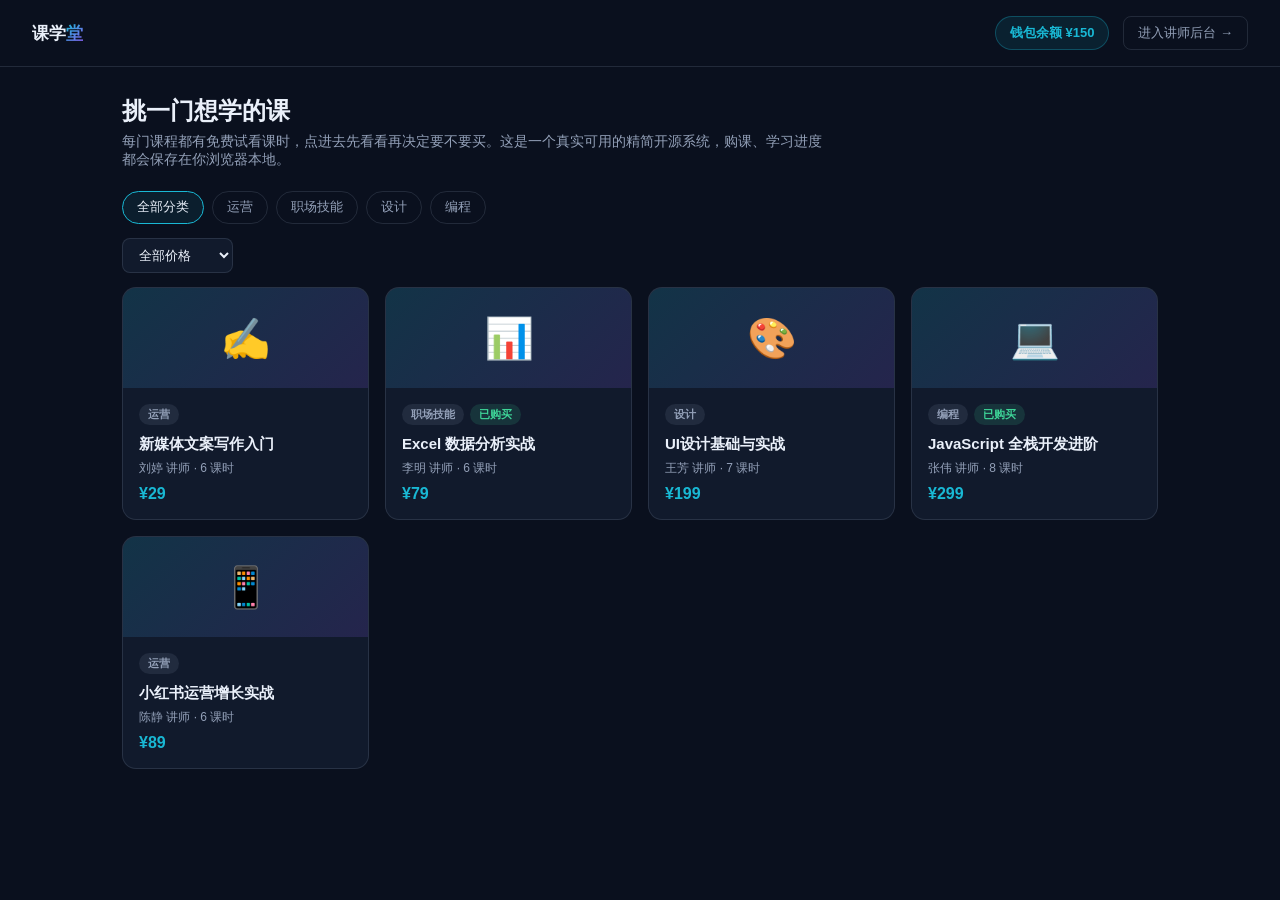
==== index.html @ 9e2921f7 "Initial commit: functional paid-course platform with purchase/progress tracking (frontend + admin)" ====
<!DOCTYPE html>
<html lang="zh-CN">
<head>
<meta charset="UTF-8">
<meta name="viewport" content="width=device-width, initial-scale=1.0">
<title>知识付费课程平台（精简开源版）</title>
<meta name="description" content="免费开源的知识付费课程平台精简版：课程浏览与筛选、免费试看、在线购课、学习进度跟踪，后台课程与课时管理，真实增删改查功能，纯前端+localStorage实现，可作为学习或二次开发起点。">
<link rel="stylesheet" href="style.css">
</head>
<body>
  <header class="topbar">
    <div class="brand">课学<span class="accent">堂</span></div>
    <div class="topbar-right">
      <span class="balance-badge" id="balanceBadge">钱包余额 ¥0</span>
      <a href="admin.html" class="nav-link">进入讲师后台 →</a>
    </div>
  </header>

  <main class="container view active" id="view-catalog">
    <div class="page-head">
      <h1>挑一门想学的课</h1>
      <p>每门课程都有免费试看课时，点进去先看看再决定要不要买。这是一个真实可用的精简开源系统，购课、学习进度都会保存在你浏览器本地。</p>
    </div>
    <div class="filter-row" id="categoryFilters"></div>
    <div class="filter-row">
      <select id="priceFilter" class="filter-select">
        <option value="all">全部价格</option>
        <option value="low">¥50 及以下</option>
        <option value="mid">¥50 - ¥150</option>
        <option value="high">¥150 以上</option>
      </select>
    </div>
    <div id="courseGrid" class="course-grid"></div>
  </main>

  <main class="container view" id="view-detail"></main>

  <script src="data.js"></script>
  <script src="script.js"></script>
</body>
</html>
---- style.css ----
:root{--ink:#0A101E;--surface:#111a2c;--surface2:#16223a;--line:rgba(147,160,184,.18);--muted:#93A0B8;--text:#EAF0FA;--cyan:#19B8D4;--violet:#8B5CF6;--green:#3ED598;--red:#F87171;--amber:#F59E0B;--radius:14px;color-scheme:dark}
*{box-sizing:border-box}
body{margin:0;background:var(--ink);color:var(--text);font-family:-apple-system,BlinkMacSystemFont,"Segoe UI","PingFang SC","Microsoft YaHei",sans-serif;min-height:100vh}
a{color:inherit;text-decoration:none}

.topbar{display:flex;align-items:center;justify-content:space-between;padding:16px 32px;border-bottom:1px solid var(--line)}
.brand{font-size:17px;font-weight:700}
.brand .accent{background:linear-gradient(135deg,var(--cyan),var(--violet));-webkit-background-clip:text;background-clip:text;color:transparent}
.topbar-right{display:flex;align-items:center;gap:14px}
.nav-link{font-size:13px;color:var(--muted);border:1px solid var(--line);padding:7px 14px;border-radius:8px}
.nav-link:hover{border-color:var(--cyan);color:var(--text)}
.balance-badge{font-size:13px;font-weight:700;color:var(--cyan);background:rgba(25,184,212,.1);border:1px solid rgba(25,184,212,.3);padding:7px 14px;border-radius:999px}

.container{max-width:1100px;margin:0 auto;padding:28px 32px}
.view{display:none}
.view.active{display:block}
.page-head h1{font-size:24px;font-weight:700;margin:0 0 6px}
.page-head p{color:var(--muted);font-size:14px;margin:0 0 22px;max-width:700px}

.filter-row{display:flex;gap:8px;flex-wrap:wrap;margin-bottom:14px}
.filter-btn{font-size:12.5px;padding:7px 14px;border-radius:999px;border:1px solid var(--line);background:transparent;color:var(--muted);cursor:pointer}
.filter-btn.active{border-color:var(--cyan);color:var(--text);background:rgba(25,184,212,.08)}
.filter-select{background:var(--surface);border:1px solid var(--line);border-radius:8px;padding:8px 12px;color:var(--text);font-family:inherit;font-size:13px;outline:none}
.filter-select:focus{border-color:var(--cyan)}

/* course catalog */
.course-grid{display:grid;grid-template-columns:repeat(auto-fill,minmax(240px,1fr));gap:16px;margin-top:6px}
.course-card{background:var(--surface);border:1px solid var(--line);border-radius:var(--radius);overflow:hidden;cursor:pointer;transition:transform .2s,border-color .2s}
.course-card:hover{transform:translateY(-3px);border-color:rgba(25,184,212,.4)}
.course-card__cover{height:100px;display:flex;align-items:center;justify-content:center;font-size:40px;background:linear-gradient(135deg,rgba(25,184,212,.16),rgba(139,92,246,.16))}
.course-card__body{padding:16px}
.course-card__tags{display:flex;gap:6px;margin-bottom:8px}
.course-card__body h3{margin:0 0 6px;font-size:15px;line-height:1.4}
.course-card__meta{font-size:12px;color:var(--muted);margin-bottom:8px}
.course-card__price{font-size:16px;font-weight:700;color:var(--cyan)}
.empty-hint{color:var(--muted);font-size:13px}

.tag{display:inline-block;font-size:11px;font-weight:600;padding:3px 9px;border-radius:999px;background:rgba(147,160,184,.12);color:var(--muted)}
.tag.owned{background:rgba(62,213,152,.14);color:var(--green)}

/* course detail */
.btn-back{background:none;border:none;color:var(--muted);font-size:13px;cursor:pointer;padding:0;margin-bottom:18px}
.btn-back:hover{color:var(--cyan)}
.course-detail-head{display:flex;gap:18px;align-items:center;margin-bottom:16px}
.course-detail-cover{width:76px;height:76px;flex-shrink:0;border-radius:16px;display:flex;align-items:center;justify-content:center;font-size:36px;background:linear-gradient(135deg,rgba(25,184,212,.16),rgba(139,92,246,.16))}
.course-detail-info h1{margin:0 0 6px;font-size:21px}
.course-detail-meta{font-size:12.5px;color:var(--muted);margin-bottom:6px}
.course-detail-price{font-size:19px;font-weight:800;color:var(--cyan)}
.course-detail-desc{color:var(--muted);font-size:13.5px;line-height:1.7;max-width:720px;margin:0 0 22px}

.purchase-panel{background:var(--surface);border:1px solid var(--line);border-radius:var(--radius);padding:18px;margin-bottom:22px}

.progress-wrap{margin-bottom:22px}
.progress-label{font-size:13px;color:var(--muted);margin-bottom:8px}
.progress-bar{height:10px;border-radius:999px;background:rgba(147,160,184,.12);overflow:hidden}
.progress-bar__fill{height:100%;background:linear-gradient(90deg,var(--cyan),var(--violet));border-radius:999px;transition:width .3s}

.lesson-list{display:flex;flex-direction:column;gap:10px}
.lesson-row{background:var(--surface);border:1px solid var(--line);border-radius:12px;padding:14px 16px}
.lesson-row.locked{opacity:.62}
.lesson-row__main{display:flex;align-items:center;gap:12px;cursor:pointer}
.lesson-row.locked .lesson-row__main{cursor:default}
.lesson-index{font-size:12px;color:var(--muted);width:20px;flex-shrink:0}
.lesson-title{flex:1;font-size:14px}
.lesson-duration{font-size:12px;color:var(--muted);flex-shrink:0}
.lock-icon{flex-shrink:0}
.badge-preview{display:inline-block;font-size:10.5px;font-weight:700;color:var(--amber);background:rgba(245,158,11,.14);padding:2px 7px;border-radius:999px;margin-left:6px}
.check-complete{display:flex;align-items:center;gap:6px;font-size:12px;color:var(--muted);flex-shrink:0;cursor:pointer}
.check-complete input{cursor:pointer}
.lesson-content{margin:12px 0 0;padding-top:12px;border-top:1px solid var(--line);font-size:13px;color:var(--muted);line-height:1.7}
.lesson-locked-hint{margin-top:8px;font-size:12px;color:var(--muted)}

.modal-backdrop{position:fixed;inset:0;background:rgba(4,8,16,.75);display:none;align-items:center;justify-content:center;padding:20px;z-index:50}
.modal-backdrop.show{display:flex}
.modal{background:var(--surface);border:1px solid var(--line);border-radius:18px;max-width:460px;width:100%;max-height:88vh;overflow:auto;padding:26px}
.modal h2{margin:0 0 6px;font-size:18px}
.modal .sub{color:var(--muted);font-size:12.5px;margin:0 0 18px}
.modal-close{float:right;background:none;border:none;color:var(--muted);font-size:20px;cursor:pointer}

.field{display:flex;flex-direction:column;gap:6px;margin-bottom:14px}
.field label{font-size:12px;color:var(--muted);font-weight:600}
.field input,.field select,.field textarea{background:rgba(147,160,184,.06);border:1px solid var(--line);border-radius:8px;padding:9px 11px;color:var(--text);font-family:inherit;font-size:13.5px;outline:none;width:100%}
.field input:focus,.field select:focus,.field textarea:focus{border-color:var(--cyan)}
.field-row{display:grid;grid-template-columns:1fr 1fr;gap:10px}
.checkbox-field label{display:flex;align-items:center;gap:8px;font-size:13px;color:var(--text);font-weight:400}
.checkbox-field input{width:auto}

.btn{font-family:inherit;font-size:13.5px;font-weight:600;padding:10px 18px;border-radius:9px;border:1px solid var(--line);background:transparent;color:var(--text);cursor:pointer}
.btn:hover{border-color:var(--cyan)}
.btn-primary{background:linear-gradient(135deg,var(--cyan),var(--violet));border:none;color:#06121A}
.btn-block{width:100%}
.btn-sm{padding:5px 11px;font-size:12px}
.btn-danger{border-color:rgba(248,113,113,.4);color:var(--red)}

.msg{margin:0 0 14px;font-size:12.5px;padding:9px 12px;border-radius:8px}
.msg.error{background:rgba(248,113,113,.1);border:1px solid rgba(248,113,113,.3);color:var(--red)}
.msg.success{background:rgba(62,213,152,.1);border:1px solid rgba(62,213,152,.3);color:var(--green)}

/* admin */
.admin-layout{display:flex;min-height:100vh}
.sidebar{width:220px;flex-shrink:0;border-right:1px solid var(--line);padding:20px 14px}
.sidebar .brand{padding:0 10px 20px}
.side-link{display:block;padding:10px 12px;border-radius:9px;font-size:13.5px;color:var(--muted);margin-bottom:4px;cursor:pointer}
.side-link:hover{background:rgba(147,160,184,.06)}
.side-link.active{background:rgba(25,184,212,.12);color:var(--text)}
.admin-main{flex:1;padding:28px 34px;overflow:auto}
.admin-view{display:none}
.admin-view.active{display:block}

.stat-grid{display:grid;grid-template-columns:repeat(auto-fit,minmax(170px,1fr));gap:14px;margin-bottom:26px}
.stat-card{background:var(--surface);border:1px solid var(--line);border-radius:var(--radius);padding:20px}
.stat-card .num{font-size:26px;font-weight:800}
.stat-card .label{font-size:12px;color:var(--muted);margin-top:4px}

table{width:100%;border-collapse:collapse;font-size:13.5px}
th{text-align:left;padding:10px 12px;color:var(--muted);font-weight:600;border-bottom:1px solid var(--line);font-size:12px}
td{padding:11px 12px;border-bottom:1px solid var(--line)}
.badge{display:inline-block;font-size:11px;font-weight:700;padding:3px 9px;border-radius:999px}
.table-actions{display:flex;gap:6px}
.table-toolbar{display:flex;justify-content:space-between;align-items:center;margin-bottom:16px;gap:10px}

@media (max-width:820px){
  .admin-layout{flex-direction:column}
  .sidebar{width:100%;display:flex;overflow-x:auto;border-right:none;border-bottom:1px solid var(--line)}
  .stat-grid{grid-template-columns:repeat(2,1fr)}
  .course-detail-head{flex-wrap:wrap}
}
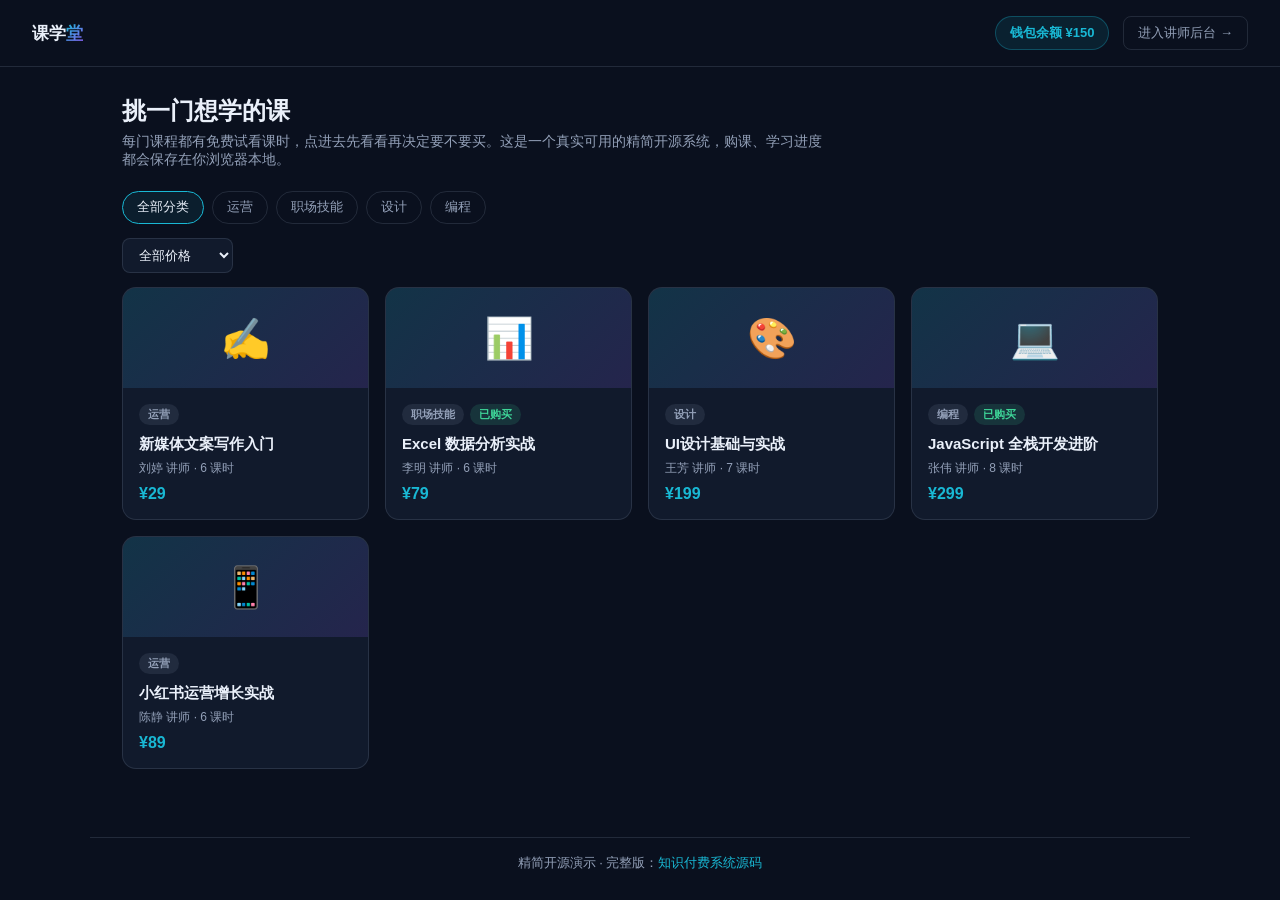
==== commit 61cf57c9: "Add footer link to the full commercial product page" ====
--- a/index.html
+++ b/index.html
@@ -37,5 +37,7 @@
 
   <script src="data.js"></script>
   <script src="script.js"></script>
+
+<footer style="margin:40px auto 16px;max-width:1100px;padding:16px 20px 0;border-top:1px solid var(--line,rgba(147,160,184,.18));text-align:center;color:var(--muted,#93A0B8);font-size:13px">精简开源演示 &middot; 完整版：<a href="https://inzyxuashop.com/zhishi-fufei-yuanma.html" target="_blank" rel="noopener" style="color:var(--cyan,#19B8D4);text-decoration:none">知识付费系统源码</a></footer>
 </body>
 </html>
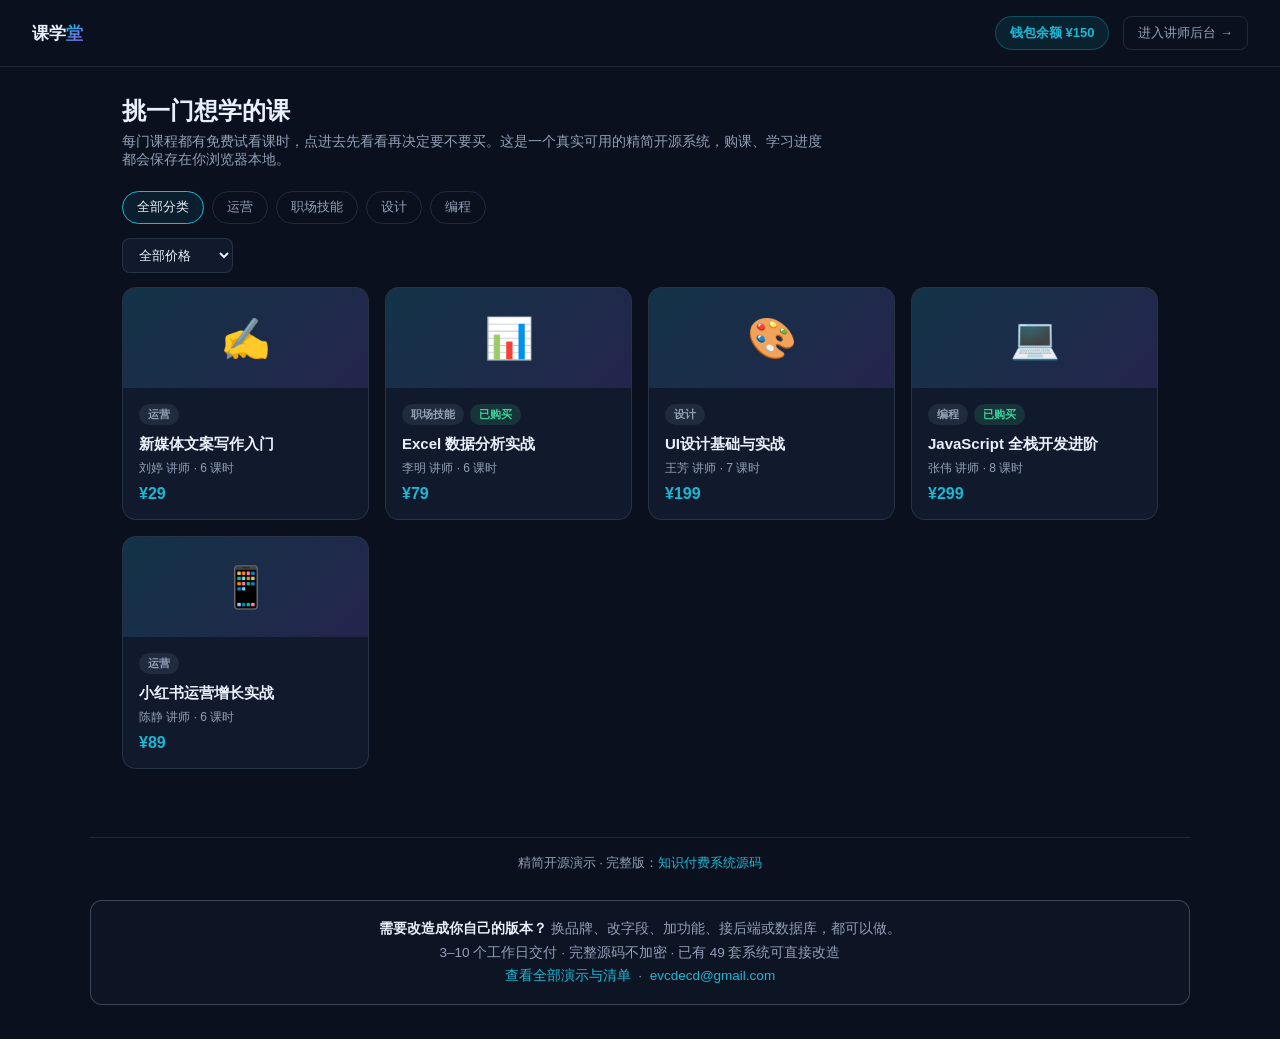
==== commit b93d8d30: "Add a custom-delivery footer" ====
--- a/index.html
+++ b/index.html
@@ -39,5 +39,15 @@
   <script src="script.js"></script>
 
 <footer style="margin:40px auto 16px;max-width:1100px;padding:16px 20px 0;border-top:1px solid var(--line,rgba(147,160,184,.18));text-align:center;color:var(--muted,#93A0B8);font-size:13px">精简开源演示 &middot; 完整版：<a href="https://inzyxuashop.com/zhishi-fufei-yuanma.html" target="_blank" rel="noopener" style="color:var(--cyan,#19B8D4);text-decoration:none">知识付费系统源码</a></footer>
+
+<!-- custom-delivery -->
+<div style="max-width:1100px;margin:28px auto 34px;padding:16px 20px;border:1px solid rgba(147,160,184,.35);border-radius:12px;background:rgba(17,26,44,.55);font:13.5px/1.75 -apple-system,BlinkMacSystemFont,'Segoe UI','PingFang SC','Microsoft YaHei',sans-serif;color:#93a0b8;text-align:center">
+  <strong style="color:#eaf0fa">需要改造成你自己的版本？</strong>
+  换品牌、改字段、加功能、接后端或数据库，都可以做。<br>
+  3–10 个工作日交付 · 完整源码不加密 · 已有 49 套系统可直接改造<br>
+  <a href="https://inzyxuashop.com" style="color:#19b8d4;text-decoration:none">查看全部演示与清单</a>
+  &nbsp;·&nbsp;
+  <a href="mailto:evcdecd@gmail.com" style="color:#19b8d4;text-decoration:none">evcdecd@gmail.com</a>
+</div>
 </body>
-</html>
+</html>
